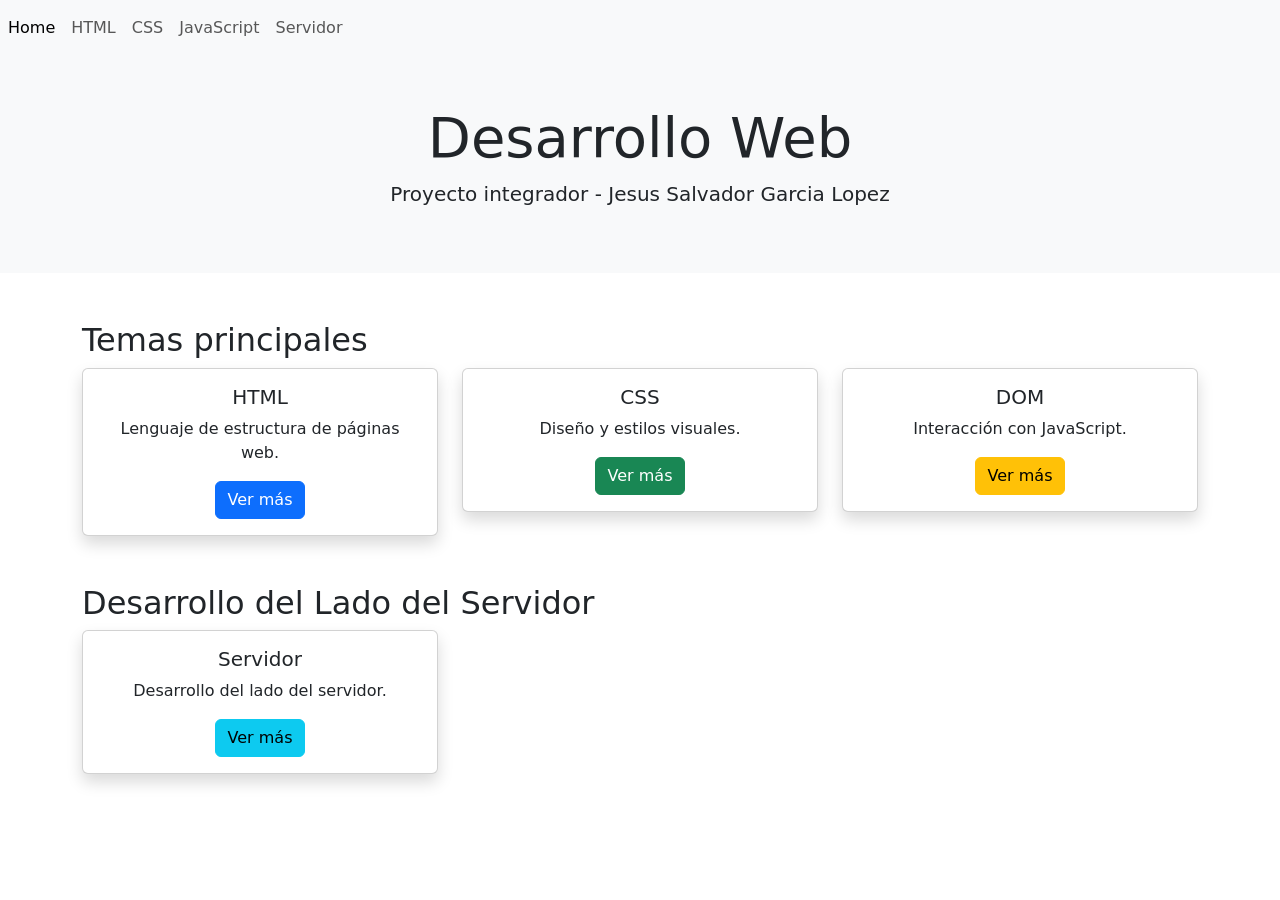
==== index.html @ 6c9e5e7d "first commit" ====
<!doctype html>
<html lang="en">
  <head>
    <meta charset="UTF-8" />
    <meta name="viewport" content="width=device-width, initial-scale=1.0" />
    <title>Proyecto integrador</title>

    <!-- Bootstrap CSS -->
    <link
      href="https://cdn.jsdelivr.net/npm/bootstrap@5.0.2/dist/css/bootstrap.min.css"
      rel="stylesheet"
      integrity="sha384-EVSTQN3/azprG1Anm3QDgpJLIm9Nao0Yz1ztcQTwFspd3yD65VohhpuuCOmLASjC"
      crossorigin="anonymous"
    />

    <!-- Bootstrap JS Bundle -->
    <script
      src="https://cdn.jsdelivr.net/npm/bootstrap@5.0.2/dist/js/bootstrap.bundle.min.js"
      integrity="sha384-MrcW6ZMFYlzcLA8Nl+NtUVF0sA7MsXsP1UyJoMp4YLEuNSfAP+JcXn/tWtIaxVXM"
      crossorigin="anonymous"
    ></script>
  </head>
  <body>
    <nav class="navbar navbar-expand-lg navbar-light bg-light">
        <div class="collapse navbar-collapse" id="navbarNav">
          <ul class="navbar-nav">
            <li class="nav-item">
              <a class="nav-link active" aria-current="page" href="index.html">Home</a>
            </li>
            <li class="nav-item">
              <a class="nav-link" href="html.html">HTML</a>
            </li>
            <li class="nav-item">
              <a class="nav-link" href="css.html">CSS</a>
            </li>
            <li class="nav-item">
              <a class="nav-link" href="javascript.html">JavaScript</a>
            </li>
            <li class="nav-item">
              <a class="nav-link" href="servidor.html">Servidor</a>
            </li>
          </ul>
        </div>
      </div>
    </nav>
    <header class="bg-light text-center p-5">
      <h1 class="display-4">Desarrollo Web</h1>
      <p class="lead">Proyecto integrador - Jesus Salvador Garcia Lopez</p>
    </header>
    <section class="container my-5">
      <h2>Temas principales</h2>
      <div class="row text-center">
        <div class="col-md-4">
          <div class="card shadow">
            <div class="card-body">
              <h5 class="card-title">HTML</h5>
              <p>Lenguaje de estructura de páginas web.</p>
              <a href="html.html" class="btn btn-primary">Ver más</a>
            </div>
          </div>
        </div>

        <div class="col-md-4">
          <div class="card shadow">
            <div class="card-body">
              <h5 class="card-title">CSS</h5>
              <p>Diseño y estilos visuales.</p>
              <a href="css.html" class="btn btn-success">Ver más</a>
            </div>
          </div>
        </div>

        <div class="col-md-4">
          <div class="card shadow">
            <div class="card-body">
              <h5 class="card-title">DOM</h5>
              <p>Interacción con JavaScript.</p>
              <a href="javascript.html" class="btn btn-warning">Ver más</a>
            </div>
          </div>
        </div>
      </div>
    </section>
    <section class="container my-5">
        <h2>Desarrollo del Lado del Servidor</h2>
    <div class="row text-center">
        <div class="col-md-4">
            <div class="card shadow">
                <div class="card-body">
                    <h5 class="card-title">Servidor</h5>
                    <p>Desarrollo del lado del servidor.</p>
                    <a href="servidor.html" class="btn btn-info">Ver más</a>
                </div>
            </div>
        </div>
</section>
  </body>
</html>
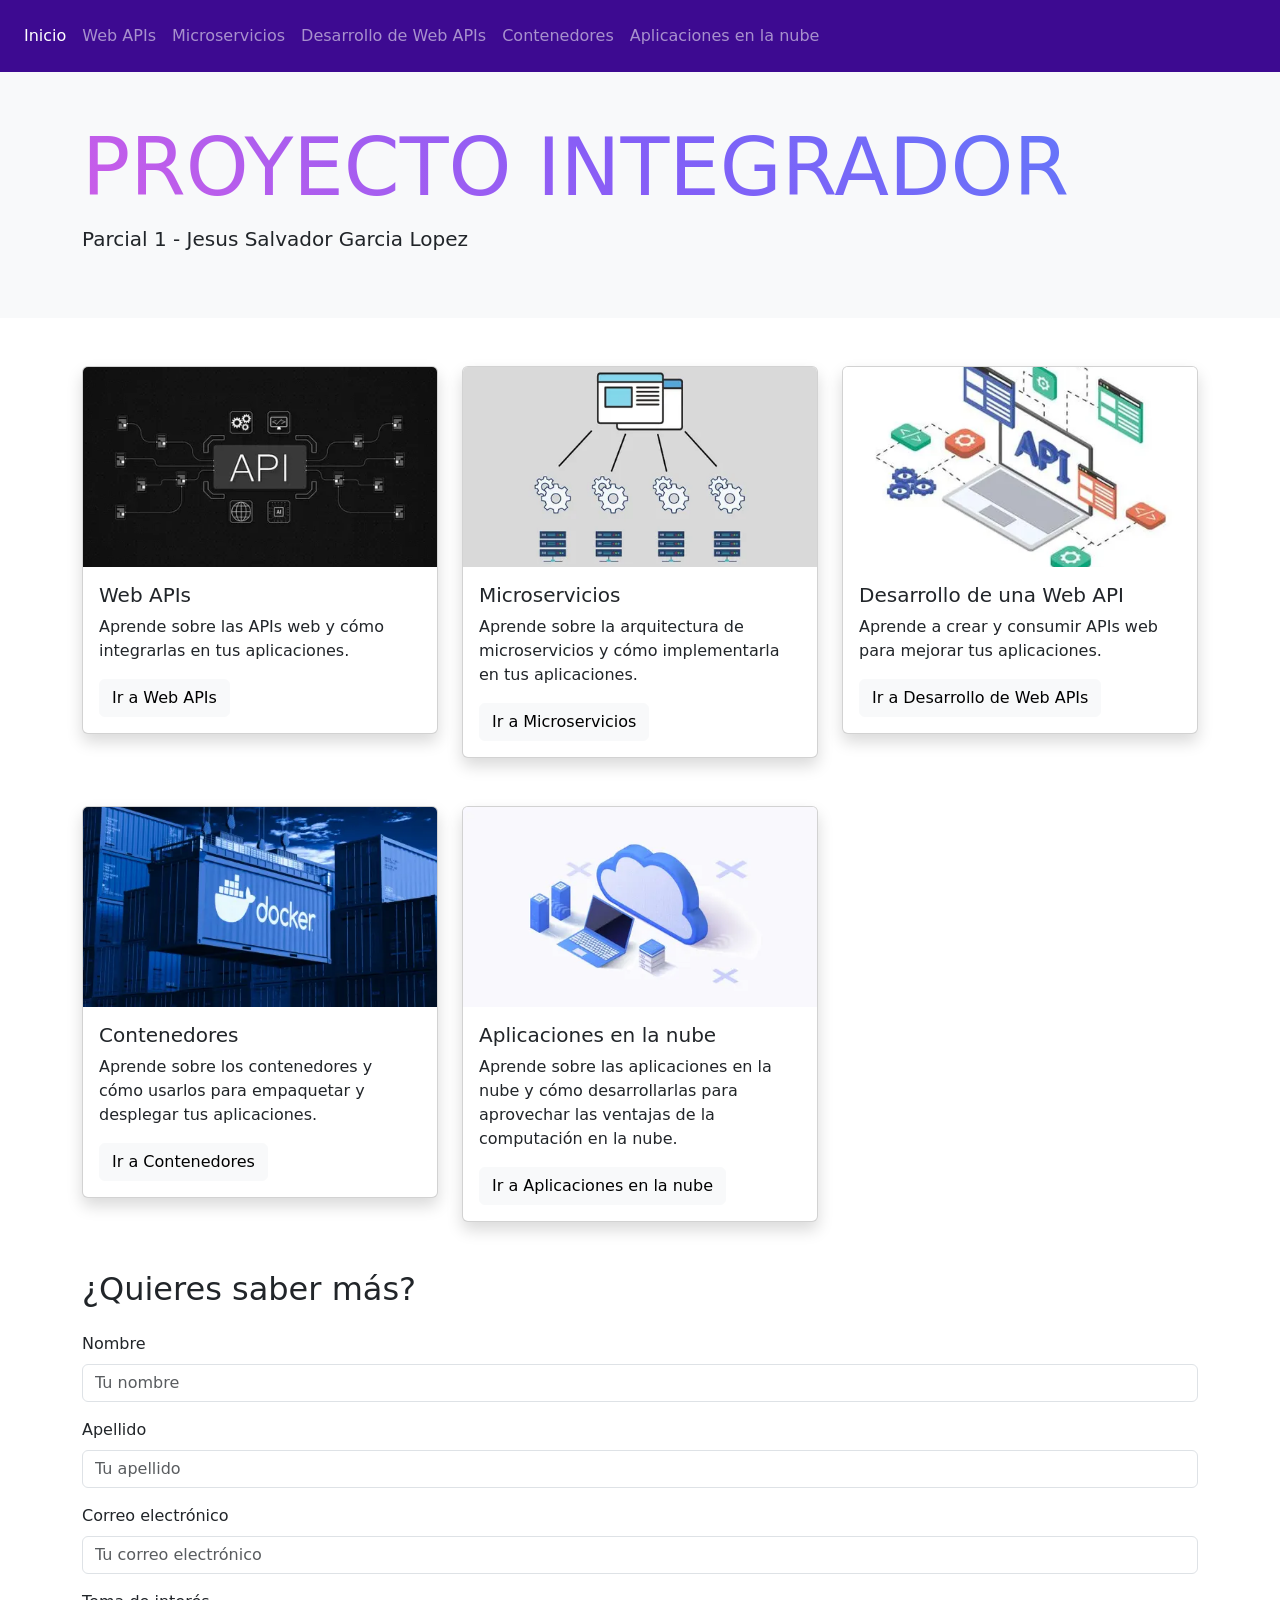
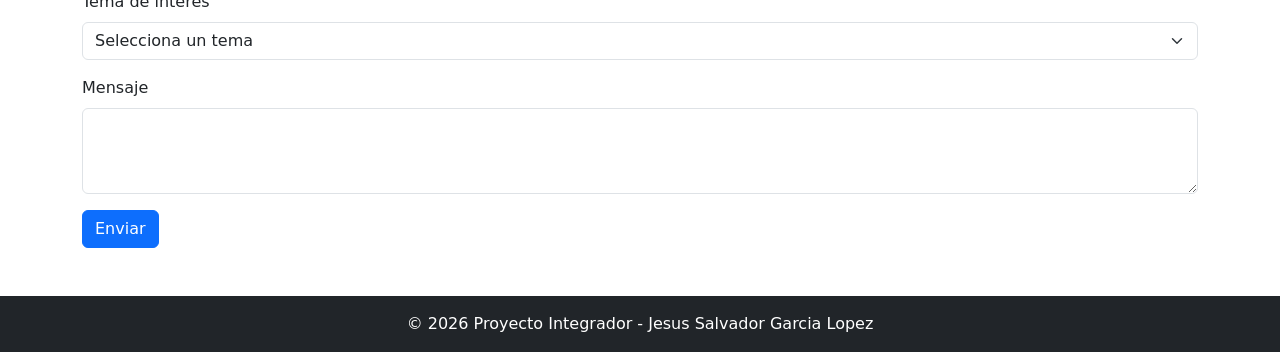
==== commit 4c03c5c2: "Add microservices and web API documentation with interactive features - Created microservicios.html " ====
--- a/index.html
+++ b/index.html
@@ -3,96 +3,260 @@
   <head>
     <meta charset="UTF-8" />
     <meta name="viewport" content="width=device-width, initial-scale=1.0" />
-    <title>Proyecto integrador</title>
-
-    <!-- Bootstrap CSS -->
-    <link
-      href="https://cdn.jsdelivr.net/npm/bootstrap@5.0.2/dist/css/bootstrap.min.css"
-      rel="stylesheet"
-      integrity="sha384-EVSTQN3/azprG1Anm3QDgpJLIm9Nao0Yz1ztcQTwFspd3yD65VohhpuuCOmLASjC"
-      crossorigin="anonymous"
-    />
-
-    <!-- Bootstrap JS Bundle -->
-    <script
-      src="https://cdn.jsdelivr.net/npm/bootstrap@5.0.2/dist/js/bootstrap.bundle.min.js"
-      integrity="sha384-MrcW6ZMFYlzcLA8Nl+NtUVF0sA7MsXsP1UyJoMp4YLEuNSfAP+JcXn/tWtIaxVXM"
-      crossorigin="anonymous"
-    ></script>
+    <title>Proyecto Integrador</title>
+
+    <link rel="stylesheet" href="/style/main.css" />
   </head>
   <body>
-    <nav class="navbar navbar-expand-lg navbar-light bg-light">
-        <div class="collapse navbar-collapse" id="navbarNav">
-          <ul class="navbar-nav">
-            <li class="nav-item">
-              <a class="nav-link active" aria-current="page" href="index.html">Home</a>
-            </li>
-            <li class="nav-item">
-              <a class="nav-link" href="html.html">HTML</a>
-            </li>
-            <li class="nav-item">
-              <a class="nav-link" href="css.html">CSS</a>
-            </li>
-            <li class="nav-item">
-              <a class="nav-link" href="javascript.html">JavaScript</a>
-            </li>
-            <li class="nav-item">
-              <a class="nav-link" href="servidor.html">Servidor</a>
-            </li>
-          </ul>
-        </div>
+    <nav class="navbar navbar-expand-lg navbar-dark">
+      <div class="collapse navbar-collapse" id="navbarNav">
+        <ul class="navbar-nav">
+          <li class="nav-item">
+            <a class="nav-link active" aria-current="page" href="index.html"
+              >Inicio</a
+            >
+          </li>
+          <li class="nav-item">
+            <a class="nav-link" href="WebApis.html">Web APIs</a>
+          </li>
+          <li class="nav-item">
+            <a class="nav-link" href="Microservicios.html">Microservicios</a>
+          </li>
+          <li class="nav-item">
+            <a class="nav-link" href="webapi.html">Desarrollo de Web APIs</a>
+          </li>
+          <li class="nav-item">
+            <a class="nav-link" href="contenedores.html">Contenedores</a>
+          </li>
+          <li class="nav-item">
+            <a class="nav-link" href="aplicaciones_nube.html"
+              >Aplicaciones en la nube</a
+            >
+          </li>
+        </ul>
       </div>
+      <button
+        class="navbar-toggler"
+        type="button"
+        data-bs-toggle="collapse"
+        data-bs-target="#navbarNav"
+        aria-controls="navbarNav"
+        aria-expanded="false"
+        aria-label="Toggle navigation"
+      >
+        <span class="navbar-toggler-icon"></span>
+      </button>
     </nav>
-    <header class="bg-light text-center p-5">
-      <h1 class="display-4">Desarrollo Web</h1>
-      <p class="lead">Proyecto integrador - Jesus Salvador Garcia Lopez</p>
+
+    <header class="bg-light py-5">
+      <div class="container">
+        <h1 class="display-1 header-title">PROYECTO INTEGRADOR</h1>
+        <p class="lead">Parcial 1 - Jesus Salvador Garcia Lopez</p>
+      </div>
     </header>
-    <section class="container my-5">
-      <h2>Temas principales</h2>
-      <div class="row text-center">
-        <div class="col-md-4">
-          <div class="card shadow">
-            <div class="card-body">
-              <h5 class="card-title">HTML</h5>
-              <p>Lenguaje de estructura de páginas web.</p>
-              <a href="html.html" class="btn btn-primary">Ver más</a>
-            </div>
-          </div>
-        </div>
-
-        <div class="col-md-4">
-          <div class="card shadow">
-            <div class="card-body">
-              <h5 class="card-title">CSS</h5>
-              <p>Diseño y estilos visuales.</p>
-              <a href="css.html" class="btn btn-success">Ver más</a>
-            </div>
-          </div>
-        </div>
-
-        <div class="col-md-4">
-          <div class="card shadow">
-            <div class="card-body">
-              <h5 class="card-title">DOM</h5>
-              <p>Interacción con JavaScript.</p>
-              <a href="javascript.html" class="btn btn-warning">Ver más</a>
-            </div>
-          </div>
-        </div>
-      </div>
-    </section>
-    <section class="container my-5">
-        <h2>Desarrollo del Lado del Servidor</h2>
-    <div class="row text-center">
-        <div class="col-md-4">
-            <div class="card shadow">
-                <div class="card-body">
-                    <h5 class="card-title">Servidor</h5>
-                    <p>Desarrollo del lado del servidor.</p>
-                    <a href="servidor.html" class="btn btn-info">Ver más</a>
-                </div>
-            </div>
-        </div>
-</section>
+
+    <main>
+      <!---Tarjetas para navegar a los otros módulos--->
+      <section class="container my-5">
+        <div class="row">
+          <div class="col-md-4">
+            <div class="card shadow">
+              <img
+                src="/images/webapi_card.webp"
+                alt="Web APIs"
+                class="card-img-top"
+                style="height: 200px; object-fit: cover"
+              />
+              <div class="card-body">
+                <h5 class="card-title">Web APIs</h5>
+                <p class="card-text">
+                  Aprende sobre las APIs web y cómo integrarlas en tus
+                  aplicaciones.
+                </p>
+                <a href="WebApis.html" class="btn btn-light">Ir a Web APIs</a>
+              </div>
+            </div>
+          </div>
+
+          <div class="col-md-4">
+            <div class="card shadow">
+              <img
+                src="/images/microservicios_card.webp"
+                alt="Microservicios"
+                class="card-img-top"
+                style="height: 200px; object-fit: cover"
+              />
+              <div class="card-body">
+                <h5 class="card-title">Microservicios</h5>
+                <p class="card-text">
+                  Aprende sobre la arquitectura de microservicios y cómo
+                  implementarla en tus aplicaciones.
+                </p>
+                <a href="microservicios.html" class="btn btn-light"
+                  >Ir a Microservicios</a
+                >
+              </div>
+            </div>
+          </div>
+
+          <div class="col-md-4">
+            <div class="card shadow">
+              <img
+                src="/images/desarrollo_card.webp"
+                alt="Desarrollo de Web APIs"
+                class="card-img-top"
+                style="height: 200px; object-fit: cover"
+              />
+              <div class="card-body">
+                <h5 class="card-title">Desarrollo de una Web API</h5>
+                <p class="card-text">
+                  Aprende a crear y consumir APIs web para mejorar tus
+                  aplicaciones.
+                </p>
+                <a href="webapi.html" class="btn btn-light"
+                  >Ir a Desarrollo de Web APIs</a
+                >
+              </div>
+            </div>
+          </div>
+        </div>
+      </section>
+      <section class="container my-5">
+        <div class="row">
+          <div class="col-md-4">
+            <div class="card shadow">
+              <img
+                src="/images/contenedores_card.webp"
+                alt="Contenedores"
+                class="card-img-top"
+                style="height: 200px; object-fit: cover"
+              />
+              <div class="card-body">
+                <h5 class="card-title">Contenedores</h5>
+                <p class="card-text">
+                  Aprende sobre los contenedores y cómo usarlos para empaquetar
+                  y desplegar tus aplicaciones.
+                </p>
+                <a href="contenedores.html" class="btn btn-light"
+                  >Ir a Contenedores</a
+                >
+              </div>
+            </div>
+          </div>
+
+          <div class="col-md-4">
+            <div class="card shadow">
+              <img
+                src="/images/nube_card.webp"
+                alt="Aplicaciones en la nube"
+                class="card-img-top"
+                style="height: 200px; object-fit: cover"
+              />
+              <div class="card-body">
+                <h5 class="card-title">Aplicaciones en la nube</h5>
+                <p class="card-text">
+                  Aprende sobre las aplicaciones en la nube y cómo
+                  desarrollarlas para aprovechar las ventajas de la computación
+                  en la nube.
+                </p>
+                <a href="aplicaciones_nube.html" class="btn btn-light"
+                  >Ir a Aplicaciones en la nube</a
+                >
+              </div>
+            </div>
+          </div>
+        </div>
+      </section>
+      <section>
+        <!-- Aqui va un formulario con 5 campos por si quiere saber mas sobre los temas -->
+        <div class="container my-5">
+          <h2 class="mb-4">¿Quieres saber más?</h2>
+          <form id="contactForm">
+            <div class="mb-3">
+              <label for="name" class="form-label">Nombre</label>
+              <input
+                type="text"
+                class="form-control"
+                id="name"
+                placeholder="Tu nombre"
+              />
+            </div>
+
+            <div class="mb-3">
+              <label for="lastname" class="form-label">Apellido</label>
+              <input
+                type="text"
+                class="form-control"
+                id="lastname"
+                placeholder="Tu apellido"
+              />
+            </div>
+
+            <div class="mb-3">
+              <label for="email" class="form-label">Correo electrónico</label>
+              <input
+                type="email"
+                class="form-control"
+                id="email"
+                placeholder="Tu correo electrónico"
+              />
+            </div>
+
+            <div class="mb-3">
+              <label for="topic" class="form-label">Tema de interés</label>
+              <select class="form-select" id="topic">
+                <option selected>Selecciona un tema</option>
+                <option value="webapi">Web APIs</option>
+                <option value="microservicios">Microservicios</option>
+                <option value="desarrollo">Desarrollo de Web APIs</option>
+                <option value="contenedores">Contenedores</option>
+                <option value="nube">Aplicaciones en la nube</option>
+              </select>
+            </div>
+
+            <div class="mb-3">
+              <label for="message" class="form-label">Mensaje</label>
+              <textarea class="form-control" id="message" rows="3"></textarea>
+            </div>
+
+            <button type="submit" class="btn btn-primary">Enviar</button>
+          </form>
+        </div>
+        <div class="modal fade" id="successModal" tabindex="-1">
+          <div class="modal-dialog">
+            <div class="modal-content">
+              <div class="modal-header">
+                <h5 class="modal-title">Solicitud enviada</h5>
+                <button
+                  type="button"
+                  class="btn-close"
+                  data-bs-dismiss="modal"
+                ></button>
+              </div>
+
+              <div class="modal-body">Tu solicitud se envió con éxito ✅</div>
+
+              <div class="modal-footer">
+                <button class="btn btn-primary" data-bs-dismiss="modal">
+                  Aceptar
+                </button>
+              </div>
+            </div>
+          </div>
+        </div>
+      </section>
+    </main>
+
+    <footer class="bg-dark text-white text-center py-3">
+      <p class="mb-0">
+        © 2026 Proyecto Integrador - Jesus Salvador Garcia Lopez
+      </p>
+    </footer>
+
+    <!-- Script para el formulario -->
+    <script src="/script/app.js"></script>
+
+    <!-- Bootstrap JS Bundle -->
+    <script src="https://cdn.jsdelivr.net/npm/bootstrap@5.3.2/dist/js/bootstrap.bundle.min.js"></script>
   </body>
 </html>
--- a/style/main.css
+++ b/style/main.css
@@ -0,0 +1,21 @@
+/*Importar CSS bootstrap*/
+@import url('https://cdn.jsdelivr.net/npm/bootstrap@5.3.0/dist/css/bootstrap.min.css');
+
+:root{
+    --indigo-700: #3d0a91;
+    --gray-600:#6c757d;
+}
+
+.navbar{
+    display: flex;
+    justify-content: space-around;
+    background-color: var(--indigo-700);
+    padding: 1em;
+}
+
+.header-title{
+    background: linear-gradient(45deg, #cc5de8, #845ef7, #5c7cfa);
+    background-clip: text;
+    -webkit-background-clip: text;
+    -webkit-text-fill-color: transparent;
+}
